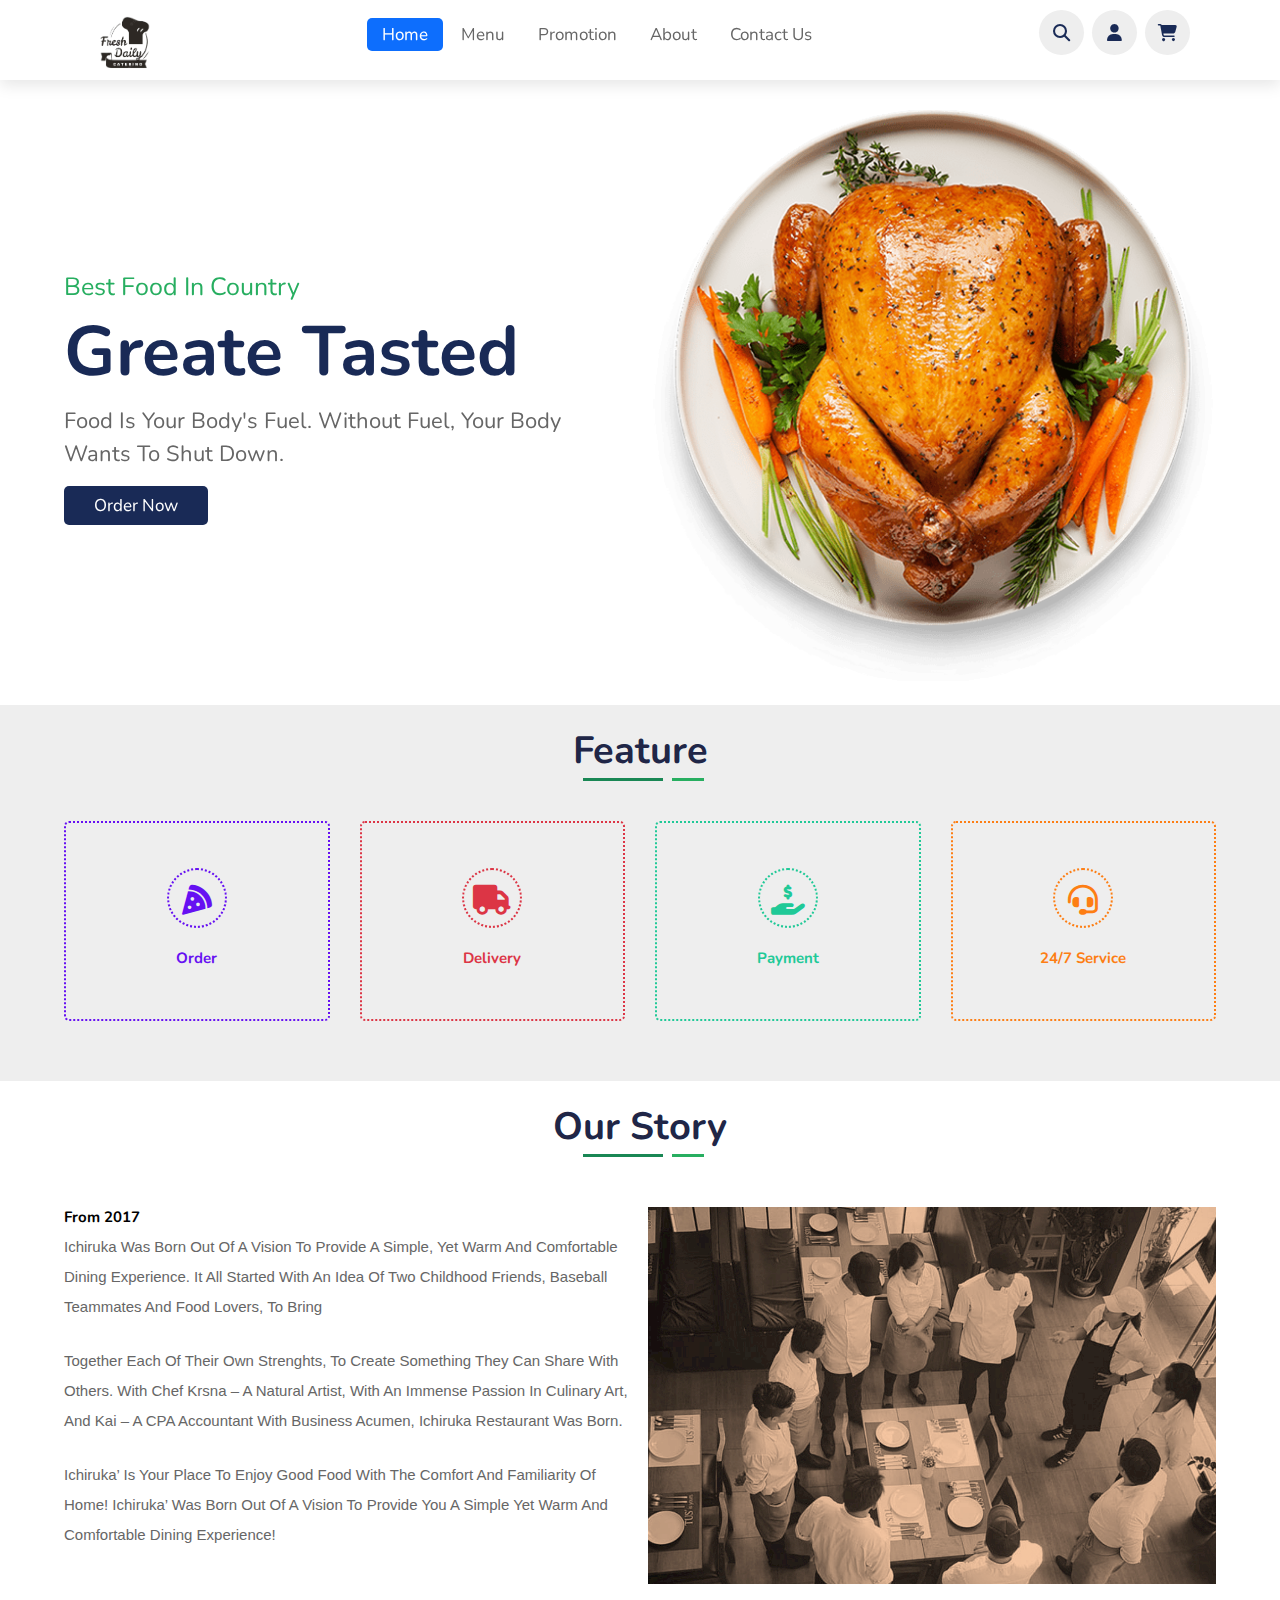
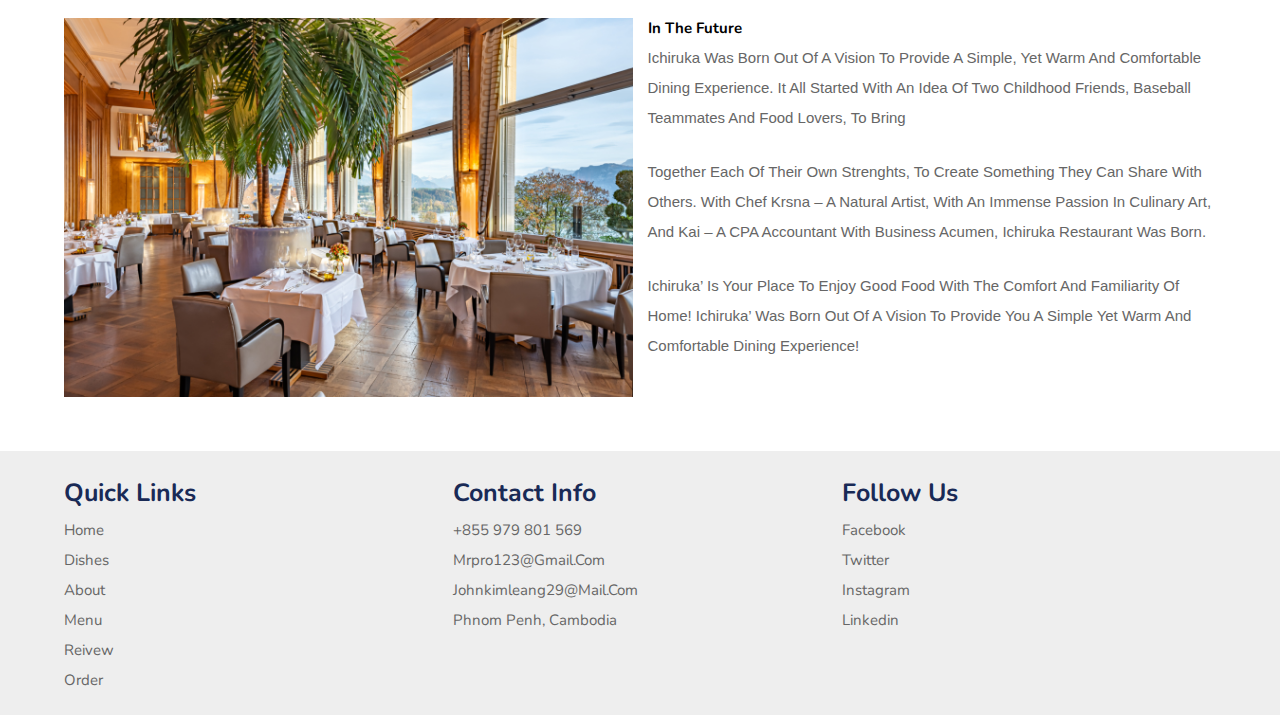
==== index.html @ 2b5c534f "Project commit" ====
<!DOCTYPE html>
<html lang="en">

<head>
    <meta charset="UTF-8">
    <meta http-equiv="X-UA-Compatible" content="IE=edge">
    <meta name="viewport" content="width=device-width, initial-scale=1.0">
    <title>Web Application</title>

    <link rel="icon" href="images/food-logo.png">

    <link rel="stylesheet" href="https://unpkg.com/swiper/swiper-bundle.min.css" />

    <!-- font awesome cdn link  -->
    <link rel="stylesheet" href="https://cdnjs.cloudflare.com/ajax/libs/font-awesome/5.15.3/css/all.min.css">
    <link rel="stylesheet" href="https://cdnjs.cloudflare.com/ajax/libs/font-awesome/6.2.1/css/all.min.css">
    <!-- custom css file link  -->
    <link rel="stylesheet" href="css/style.css">


</head>

<body>

    <header>

        <a href="#" class="logo"><img src="images/food-logo.png" alt=""></a>

        <nav class="navbar">
            <a class="active" href="#home">home</a>
            <a href="/Menu.html">menu</a>
            <a href="/Dishes.html">Promotion</a>
            <a href="/About.html">about</a>
            <a href="/Contact.html">Contact Us</a>
        </nav>

        <div class="icons">
            <i class="fas fa-bars" id="menu-bars"></i>
            <i class="fas fa-search" id="search-icon"></i>
            <a href="/Login.html" class="fas fa-user"></a>
            <a href="/AddToCart.html" class="fas fa-shopping-cart"></a>
        </div>

    </header>

    <!-- search form  -->

    <form action="" id="search-form">
        <input type="search" placeholder="search here..." name="" id="search-box">
        <label for="search-box" class="fas fa-search"></label>
        <i class="fas fa-times" id="close"></i>
    </form>

    <!-- home section starts  -->

    <section class="home" id="home">

        <div class="swiper-container home-slider">

            <div class="swiper-wrapper wrapper">

                <div class="swiper-slide slide">
                    <div class="content">
                        <span>Best Food in Country</span>
                        <h3>
                            Greate Tasted
                        </h3>
                        <p>Food is your body's fuel. Without fuel, your body wants to shut down.</p>
                        <a href="/Menu.html" class="btn">order now</a>
                    </div>
                    <div class="image">
                        <img src="images/home-img-2.png" alt="">
                    </div>
                </div>

            </div>

            <div class="swiper-pagination"></div>

    </section>


    <!-- home section ends -->

    <!-- dishes section starts  -->


    <section class=" feature">
        <h3>feature</h3>

        <div class="item">
            <div class="main-item1 ">
                <i class="fa-solid fa-pizza-slice"></i>
                <h4>Order</h4>
            </div>
            <div class="main-item2">
                <i class="fa-solid fa-truck"></i>
                <h4>Delivery</h4>
            </div>
            <div class="main-item3">
                <i class="fa-solid fa-hand-holding-dollar"></i>
                <h4>Payment</h4>
            </div>
            <div class="main-item4">
                <i class="fas fa-headset"></i>
                <h4>24/7 service</h4>
            </div>
    </section>

    <section class="story">
        <h3>Our story</h3>

        <div class="row">
            <div class="content">
                <h2>from 2017</h2>
                <p>
                    Ichiruka was born out of a vision to provide a simple, yet warm and comfortable dining experience.
                    It all started with an idea of two childhood friends, baseball teammates and food lovers, to bring
                </p><br>
                <p>
                    together each of their own strenghts, to create something they can share with others. With Chef
                    Krsna – a natural artist, with an immense passion in culinary art, and Kai – a CPA accountant with
                    business acumen, Ichiruka Restaurant was born.
                </p><br>
                <p>
                    Ichiruka’ is your place to enjoy good food with the comfort and familiarity of home! Ichiruka’ was
                    born out of a vision to provide you a simple yet warm and comfortable dining experience!
                </p>
            </div>
            <div class="image">
                <img src="images/stroy1.png" alt="">
            </div>

        </div>
        <div class="row">
            <div class="image">
                <img src="images/story2.jpg" alt="">
            </div>
            <div class="content">
                <h2>In the future</h2>
                <p>
                    Ichiruka was born out of a vision to provide a simple, yet warm and comfortable dining experience.
                    It all started with an idea of two childhood friends, baseball teammates and food lovers, to bring
                </p><br>
                <p>
                    together each of their own strenghts, to create something they can share with others. With Chef
                    Krsna – a natural artist, with an immense passion in culinary art, and Kai – a CPA accountant with
                    business acumen, Ichiruka Restaurant was born.
                </p><br>
                <p>
                    Ichiruka’ is your place to enjoy good food with the comfort and familiarity of home! Ichiruka’ was
                    born out of a vision to provide you a simple yet warm and comfortable dining experience!
                </p>
            </div>

        </div>

    </section>






    <section class="footer">

        <div class="box-container">

            <div class="box">
                <h3>quick links</h3>
                <a href="#">home</a>
                <a href="#">dishes</a>
                <a href="#">about</a>
                <a href="#">menu</a>
                <a href="#">reivew</a>
                <a href="#">order</a>
            </div>

            <div class="box">
                <h3>contact info</h3>
                <a href="#">+855 979 801 569 </a>
                <a href="#">mrpro123@gmail.com</a>
                <a href="#">johnkimleang29@mail.com</a>
                <a href="#">Phnom Penh, Cambodia </a>
            </div>

            <div class="box">
                <h3>follow us</h3>
                <a href="#">facebook</a>
                <a href="#">twitter</a>
                <a href="#">instagram</a>
                <a href="#">linkedin</a>
            </div>

        </div>



    </section>

    <!-- footer section ends -->

    <!-- loader part  -->
    <!-- <div class="loader-container">
    <img src="images/loader.gif" alt="">
</div> -->
    <script src="https://unpkg.com/swiper/swiper-bundle.min.js"></script>

    <!-- custom js file link  -->
    <script src="js/script.js"></script>

</body>

</html>
---- css/style.css ----
@import url('https://fonts.googleapis.com/css2?family=Nunito:wght@200;300;400;600;700&display=swap');

:root {
    --green: #27ae60;
    --black: #192a56;
    --light-color: #666;
    --box-shadow: 0 .5rem 1.5rem rgba(0, 0, 0, .1);

    --bs-blue: #0d6efd;
    --bs-indigo: #6610f2;
    --bs-purple: #6f42c1;
    --bs-pink: #d63384;
    --bs-red: #dc3545;
    --bs-orange: #fd7e14;
    --bs-yellow: #ffc107;
    --bs-green: #198754;
    --bs-teal: #20c997;
    --bs-cyan: #0dcaf0;
    --bs-white: #fff;
    --bs-gray: #6c757d;
    --bs-gray-dark: #343a40;
}

* {
    font-family: 'Nunito', sans-serif;
    margin: 0;
    padding: 0;
    box-sizing: border-box;
    text-decoration: none;
    outline: none;
    border: none;
    text-transform: capitalize;
    transition: all .2s linear;
}

html {
    font-size: 62.5%;
    overflow-x: hidden;
    scroll-padding-top: 5.5rem;
    scroll-behavior: smooth;
}

section {
    padding: 2rem 5%;
}

section:nth-child(even) {
    background: #eee;
}

.sub-heading {
    text-align: center;
    color: var(--bs-indigo);
    font-size: 2rem;
    padding-top: 1rem;
}

.heading {
    text-align: center;
    color: var(--black);
    font-size: 3rem;
    padding-bottom: 2rem;
    text-transform: uppercase;
}

.btn {
    margin-top: 1rem;
    display: inline-block;
    font-size: 1.7rem;
    color: #fff;
    background: var(--black);
    border-radius: .5rem;
    cursor: pointer;
    padding: .8rem 3rem;
}

.btn:hover {
    background: var(--bs-indigo);
    letter-spacing: .1rem;
}

header {
    position: fixed;
    top: 0;
    left: 0;
    right: 0;
    background: #fff;
    padding: 1rem 7%;
    display: flex;
    /* align-items: center; */
    justify-content: space-between;
    z-index: 1000;
    box-shadow: var(--box-shadow);
    height: 8rem;
    line-height: 5rem;
}

header .logo {
    width: 7rem;

}

header .logo img {
    width: 100%;
    height: 70px;

}

header .navbar {
    justify-content: space-around;
}

header .navbar a {
    font-size: 1.7rem;
    border-radius: .5rem;
    padding: .5rem 1.5rem;
    color: var(--light-color);
}

header .navbar a.active,
header .navbar a:hover {
    color: #fff;
    background: var(--bs-blue);
}

header .icons i,
header .icons a {
    cursor: pointer;
    margin-left: .5rem;
    height: 4.5rem;
    line-height: 4.5rem;
    width: 4.5rem;
    text-align: center;
    font-size: 1.7rem;
    color: var(--black);
    border-radius: 50%;
    background: #eee;
}

header .icons i:hover,
header .icons a:hover {
    color: #fff;
    background: var(--bs-blue);
    /* transform: rotate(360deg); */
}

header .icons #menu-bars {
    display: none;
}

#search-form {
    position: fixed;
    top: -110%;
    left: 0;
    height: 100%;
    width: 100%;
    z-index: 1004;
    background: rgba(0, 0, 0, .8);
    display: flex;
    align-items: center;
    justify-content: center;
    padding: 0 1rem;
}

#search-form.active {
    top: 0;
}

#search-form #search-box {
    width: 50rem;
    border-bottom: .1rem solid #fff;
    padding: 1rem 0;
    color: #fff;
    font-size: 3rem;
    text-transform: none;
    background: none;
}

#search-form #search-box::placeholder {
    color: #eee;
}

#search-form #search-box::-webkit-search-cancel-button {
    -webkit-appearance: none;
}

#search-form label {
    color: #fff;
    cursor: pointer;
    font-size: 3rem;
}

#search-form label:hover {
    color: var(--green);
}

#search-form #close {
    position: absolute;
    color: #fff;
    cursor: pointer;
    top: 2rem;
    right: 3rem;
    font-size: 5rem;
}

.home .home-slider .slide {
    display: flex;
    align-items: center;
    flex-wrap: wrap;
    gap: 2rem;
    padding-top: 9rem;
}

.home .home-slider .slide .content {
    flex: 1 1 45rem;
}

.home .home-slider .slide .image {
    flex: 1 1 45rem;
}

.home .home-slider .slide .image img {
    width: 100%;
}

.home .home-slider .slide .content span {
    color: var(--green);
    font-size: 2.5rem;
}

.home .home-slider .slide .content h3 {
    color: var(--black);
    font-size: 7rem;
}

.home .home-slider .slide .content p {
    color: var(--light-color);
    font-size: 2.2rem;
    padding: .5rem 0;
    line-height: 1.5;
}

.swiper-pagination-bullet-active {
    background: var(--bs-blue);
}




.feature .item {
    display: grid;
    grid-template-columns: repeat(auto-fit, minmax(24rem, 1fr));
    gap: 3rem;
    margin: 4rem 0;
    justify-content: space-between;
    transition: all 0.7;
}

.feature h3 {
    text-align: center;
    font-size: 38px;
    color: #202647;
    padding-bottom: 5px;
    position: relative;
}

.feature h3::before {
    position: absolute;
    content: "";
    height: 3px;
    width: 80px;
    background-color: var(--bs-green);
    bottom: 0;
    left: 0;
    right: 35px;
    margin: auto;
}

.feature h3::after {
    position: absolute;
    content: "";
    height: 3px;
    width: 32px;
    background-color: var(--green);
    bottom: 0;
    margin: 0 auto;
    left: 95px;
    right: 0;
}

.feature .item .main-item1 {
    position: relative;
    padding: 2.5rem;
    color: var(--bs-indigo);
    border: 2px dotted var(--bs-indigo);
    border-radius: 5px;
    text-align: center;
    height: 20rem;
    cursor: pointer;

}

.feature .item .main-item1 i {
    font-size: 3rem;
    width: 6rem;
    height: 6rem;
    line-height: 6rem;
    border: 2px dotted var(--bs-indigo);
    border-radius: 50px;
    margin: 2rem 0;

}

.feature .item .main-item1 h4 {
    font-size: 1.5rem;
}

.feature .item .main-item1:hover {
    background-color: var(--bs-indigo);
    color: #fff;
}

.feature .item .main-item1:hover i {
    border: 2px dotted #fff;
    transform: rotate(360deg);
    color: #fff;
}


.feature .item .main-item2 {
    position: relative;
    padding: 2.5rem;
    color: var(--bs-red);
    border: 2px dotted var(--bs-red);
    border-radius: 5px;
    text-align: center;
    height: 20rem;
    cursor: pointer;

}

.feature .item .main-item2 i {
    font-size: 3rem;
    width: 6rem;
    height: 6rem;
    line-height: 6rem;
    border: 2px dotted var(--bs-red);
    border-radius: 50px;
    margin: 2rem 0;

}

.feature .item .main-item2 h4 {
    font-size: 1.5rem;
}

.feature .item .main-item2:hover {
    background-color: var(--bs-red);
    color: #fff;

}

.feature .item .main-item2:hover i {
    border: 2px dotted #fff;
    transform: rotate(360deg);
    color: #fff;
}

.feature .item .main-item3 {
    position: relative;
    padding: 2.5rem;
    color: var(--bs-teal);
    border: 2px dotted var(--bs-teal);
    border-radius: 5px;
    text-align: center;
    height: 20rem;
    cursor: pointer;

}

.feature .item .main-item3 i {
    font-size: 3rem;
    width: 6rem;
    height: 6rem;
    line-height: 6rem;
    border: 2px dotted var(--bs-teal);
    border-radius: 50px;
    margin: 2rem 0;

}

.feature .item .main-item3 h4 {
    font-size: 1.5rem;
}

.feature .item .main-item3:hover {
    background-color: var(--bs-teal);
    color: #fff;
}

.feature .item .main-item3:hover i {
    border: 2px dotted #fff;
    transform: rotate(360deg);
    color: #fff;
}

.feature .item .main-item4 {
    position: relative;
    padding: 2.5rem;
    color: var(--bs-orange);
    border: 2px dotted var(--bs-orange);
    border-radius: 5px;
    text-align: center;
    height: 20rem;
    cursor: pointer;
    transition: 1s box-shadow;

}

.feature .item .main-item4 i {
    font-size: 3rem;
    width: 6rem;
    height: 6rem;
    line-height: 6rem;
    border: 2px dotted var(--bs-orange);
    border-radius: 50px;
    margin: 2rem 0;

}

.feature .item .main-item4 h4 {
    font-size: 1.5rem;
}

.feature .item .main-item4:hover {
    background-color: var(--bs-orange);
    color: #fff;
}

.feature .item .main-item4:hover i {
    border: 2px dotted #fff;
    transform: rotate(360deg);
    color: #fff;
}

.story .row {
    display: flex;
    flex-wrap: wrap;
    gap: 1.5rem;
    padding-bottom: 3rem;
}

.story .row .image {
    flex: 1 1 45rem;
}

.story .row .image img {
    width: 100%;
}

.story .row .content {
    flex: 1 1 45rem;
}

.story .row .content p {
    color: var(--light-color);
    font-size: 1.5rem;
    font-family: sans-serif;
    padding: .5rem 0;
    line-height: 2;
}

.strory .row .content h2 {
    color: var(--black);
    font-size: 4rem;
    padding: .5rem 0;
}

.story h3 {
    text-align: center;
    font-size: 38px;
    color: #202647;
    padding-bottom: 5px;
    position: relative;
    margin-bottom: 5rem;
}

.story h3::before {
    position: absolute;
    content: "";
    height: 3px;
    width: 80px;
    background-color: var(--bs-green);
    bottom: 0;
    left: 0;
    right: 35px;
    margin: auto;
}

.story h3::after {
    position: absolute;
    content: "";
    height: 3px;
    width: 32px;
    background-color: var(--green);
    bottom: 0;
    margin: 0 auto;
    left: 95px;
    right: 0;
}



.dishes .box-container {
    display: grid;
    grid-template-columns: repeat(auto-fit, minmax(24rem, 1fr));
    gap: 1.5rem;
}

.dishes .box-container .box {
    padding: 2.5rem;
    background: #fff;
    border-radius: .5rem;
    border: .1rem solid rgba(0, 0, 0, .2);
    box-shadow: var(--box-shadow);
    position: relative;
    overflow: hidden;
    text-align: center;
    cursor: pointer;
}

.dishes .box-container .box img {
    height: 17rem;
    margin: 1rem 0;
}

.dishes .box-container .box h3 {
    color: var(--black);
    font-size: 2.5rem;
    text-align: left;
}

.dishes .box-container .box .stars {
    padding: 1rem 0;
    text-align: left;
}

.dishes .box-container .box .stars i {
    font-size: 1.7rem;
    color: var(--green);
}

.dishes .box-container .box span {
    color: var(--bs-red);
    font-weight: bolder;
    font-size: 2.0rem;
    float: left;
    text-decoration: line-through;
}

.dishes .box-container .box h2 {
    color: var(--green);
    font-weight: bolder;
    font-size: 2.0rem;
    margin-right: 2rem;

}

.dishes .box-container .box .btn2 {
    width: 60px;
    height: 30px;
    background-color: var(--bs-red);
    color: #fff;
    font-family: 'Lucida Sans', 'Lucida Sans Regular', 'Lucida Grande', 'Lucida Sans Unicode', Geneva, Verdana, sans-serif;
    /* border: 1px dotted var(--bs-indigo); */
    position: absolute;
    left: 0px;
    top: 0px;
    clip-path: polygon(75% 0%, 100% 50%, 75% 100%, 0% 100%, 25% 50%, 0% 0%);
    box-shadow: var(--box-shadow);
    border-radius: 10%;

}

.dishes .box-container .box img:hover {
    transform: scale(1.1);

}

.dishes .box-container .box:hover span {
    transform: rotate(5deg);
}


.about .row {
    display: flex;
    flex-wrap: wrap;
    gap: 1.5rem;

}

.about .row .image {
    flex: 1 1 45rem;
}

.about .row .image img {
    width: 100%;
}

.about .row .content {
    flex: 1 1 45rem;
}

.about .row .content h3 {
    color: var(--black);
    font-size: 4rem;
    padding: .5rem 0;
}

.about .row .content p {
    color: var(--light-color);
    font-size: 1.5rem;
    padding: .5rem 0;
    line-height: 2;
}



.menu .box-container {
    display: grid;
    grid-template-columns: repeat(auto-fit, minmax(24rem, 1fr));
    gap: .5rem;
}

.menu .box-container .box {
    background: #fff;
    border: .1rem solid rgba(0, 0, 0, .2);
    border-radius: .5rem;
    box-shadow: var(--box-shadow);
    cursor: pointer;
}

.menu .box-container .box .image {
    height: 25rem;
    width: 100%;
    padding: 1.5rem;
    overflow: hidden;
    position: relative;
}

.menu .box-container .box .image img {
    height: 100%;
    width: 100%;
    border-radius: .5rem;
    object-fit: cover;
}


.menu .box-container .box .image .fa-heart:hover {
    background-color: var(--green);
    color: #fff;
}

.menu .box-container .box .content {
    padding: 2rem;
    padding-top: 0;
}

.menu .box-container .box .content .stars {
    padding-bottom: 1rem;
}

.menu .box-container .box .content .stars i {
    font-size: 1.7rem;
    color: var(--green);
}

.menu .box-container .box .content h3 {
    color: var(--black);
    font-size: 2.5rem;
}

.menu .box-container .box .content p {
    color: var(--light-color);
    font-size: 1.6rem;
    padding: .5rem 0;
    line-height: 1.5;
}

.menu .box-container .box .content .price {
    color: var(--green);
    margin-left: 1rem;
    font-size: 2.5rem;
}

.menu .box-container .box img:hover {
    transform: scale(1.1);

}

/* .review .slide{
    padding:2rem;
    box-shadow:var(--box-shadow);
    border:.1rem solid rgba(0,0,0,.2);
    border-radius: .5rem;
    position: relative;    
}

.review .slide .fa-quote-right{
    position: absolute;
    top:2rem; right:2rem;
    font-size: 6rem;
    color:#ccc;
}

.review .slide .user{
    display: flex;
    gap:1.5rem;
    align-items: center;
    padding-bottom: 1.5rem;
}

.review .slide .user img{
    height: 7rem;
    width: 7rem;
    border-radius: 50%;
    object-fit: cover;
}

.review .slide .user h3{
    color:var(--black);
    font-size: 2rem;
    padding-bottom: .5rem;
}

.review .slide .user i{
    font-size: 1.3rem;
    color:var(--green);
}

.review .slide p{
    font-size: 1.5rem;
    line-height: 1.8;
    color:var(--light-color);
} */

.order form {
    max-width: 90rem;
    border-radius: .5rem;
    box-shadow: var(--box-shadow);
    border: .1rem solid rgba(0, 0, 0, .2);
    background: #fff;
    padding: 1.5rem;
    margin: 0 auto;
}

.order form .inputBox {
    display: flex;
    flex-wrap: wrap;
    justify-content: space-between;
}

.order form .inputBox .input {
    width: 49%;
}

.order form .inputBox .input span {
    display: block;
    padding: .5rem 0;
    font-size: 1.5rem;
    color: var(--light-color);
}

.order form .inputBox .input input,
.order form .inputBox .input textarea {
    background: #eee;
    border-radius: .5rem;
    padding: 1rem;
    font-size: 1.6rem;
    color: var(--black);
    text-transform: none;
    margin-bottom: 1rem;
    width: 100%;
}

.order form .inputBox .input input:focus,
.order form .inputBox .input textarea:focus {
    border: .1rem solid var(--green);
}

.order form .inputBox .input textarea {
    height: 20rem;
    resize: none;
}

.order form .btn {
    margin-top: 0;
}

.footer .box-container {
    display: grid;
    grid-template-columns: repeat(auto-fit, minmax(25rem, 1fr));
    gap: 1.5rem;
}

.footer .box-container .box h3 {
    padding: .5rem 0;
    font-size: 2.5rem;
    color: var(--black);
}

.footer .box-container .box a {
    display: block;
    padding: .5rem 0;
    font-size: 1.5rem;
    color: var(--light-color);
}

.footer .box-container .box a:hover {
    color: var(--green);
    text-decoration: underline;
}

.footer .credit {
    text-align: center;
    border-top: .1rem solid rgba(0, 0, 0, .1);
    font-size: 2rem;
    color: var(--black);
    padding: .5rem;
    padding-top: 1.5rem;
    margin-top: 1.5rem;
}

.footer .credit span {
    color: var(--green);
}

.loader-container {
    position: fixed;
    top: 0;
    left: 0;
    height: 100%;
    width: 100%;
    z-index: 10000;
    background: #fff;
    display: flex;
    align-items: center;
    justify-content: center;
    overflow: hidden;
}

.loader-container img {
    width: 35rem;
}

.loader-container.fade-out {
    top: -110%;
    opacity: 0;
}













/* media queries  */

@media (max-width:991px) {

    html {
        font-size: 55%;
    }

    header {
        padding: 1rem 2rem;
        margin: 0%;

    }

    section {
        padding: 2rem;
    }

    header .navbar {
        text-align: center;
        margin: 0;
    }



}

@media (max-width:768px) {

    header .icons #menu-bars {
        display: inline-block;
    }

    header .navbar {
        position: absolute;
        top: 100%;
        left: 0;
        right: 0;
        background: #fff;
        border-top: .1rem solid rgba(0, 0, 0, .2);
        border-bottom: .1rem solid rgba(0, 0, 0, .2);
        padding: 1rem;
        text-align: center;
        margin: 0;
        clip-path: polygon(0 0, 100% 0, 100% 0, 0 0);
    }

    header .navbar.active {
        clip-path: polygon(0 0, 100% 0, 100% 100%, 0% 100%);
    }

    header .navbar a {
        display: block;
        padding: 1.5rem;
        margin: 1rem;
        font-size: 2rem;
        background: #eee;
    }

    #search-form #search-box {
        width: 90%;
        margin: 0 1rem;
    }

    .home .home-slider .slide .content h3 {
        font-size: 5rem;
    }


}

@media (max-width:450px) {

    html {
        font-size: 50%;
    }

    .dishes .box-container .box img {
        height: auto;
        width: 100%;
    }

    .order form .inputBox .input {
        width: 100%;
    }

}
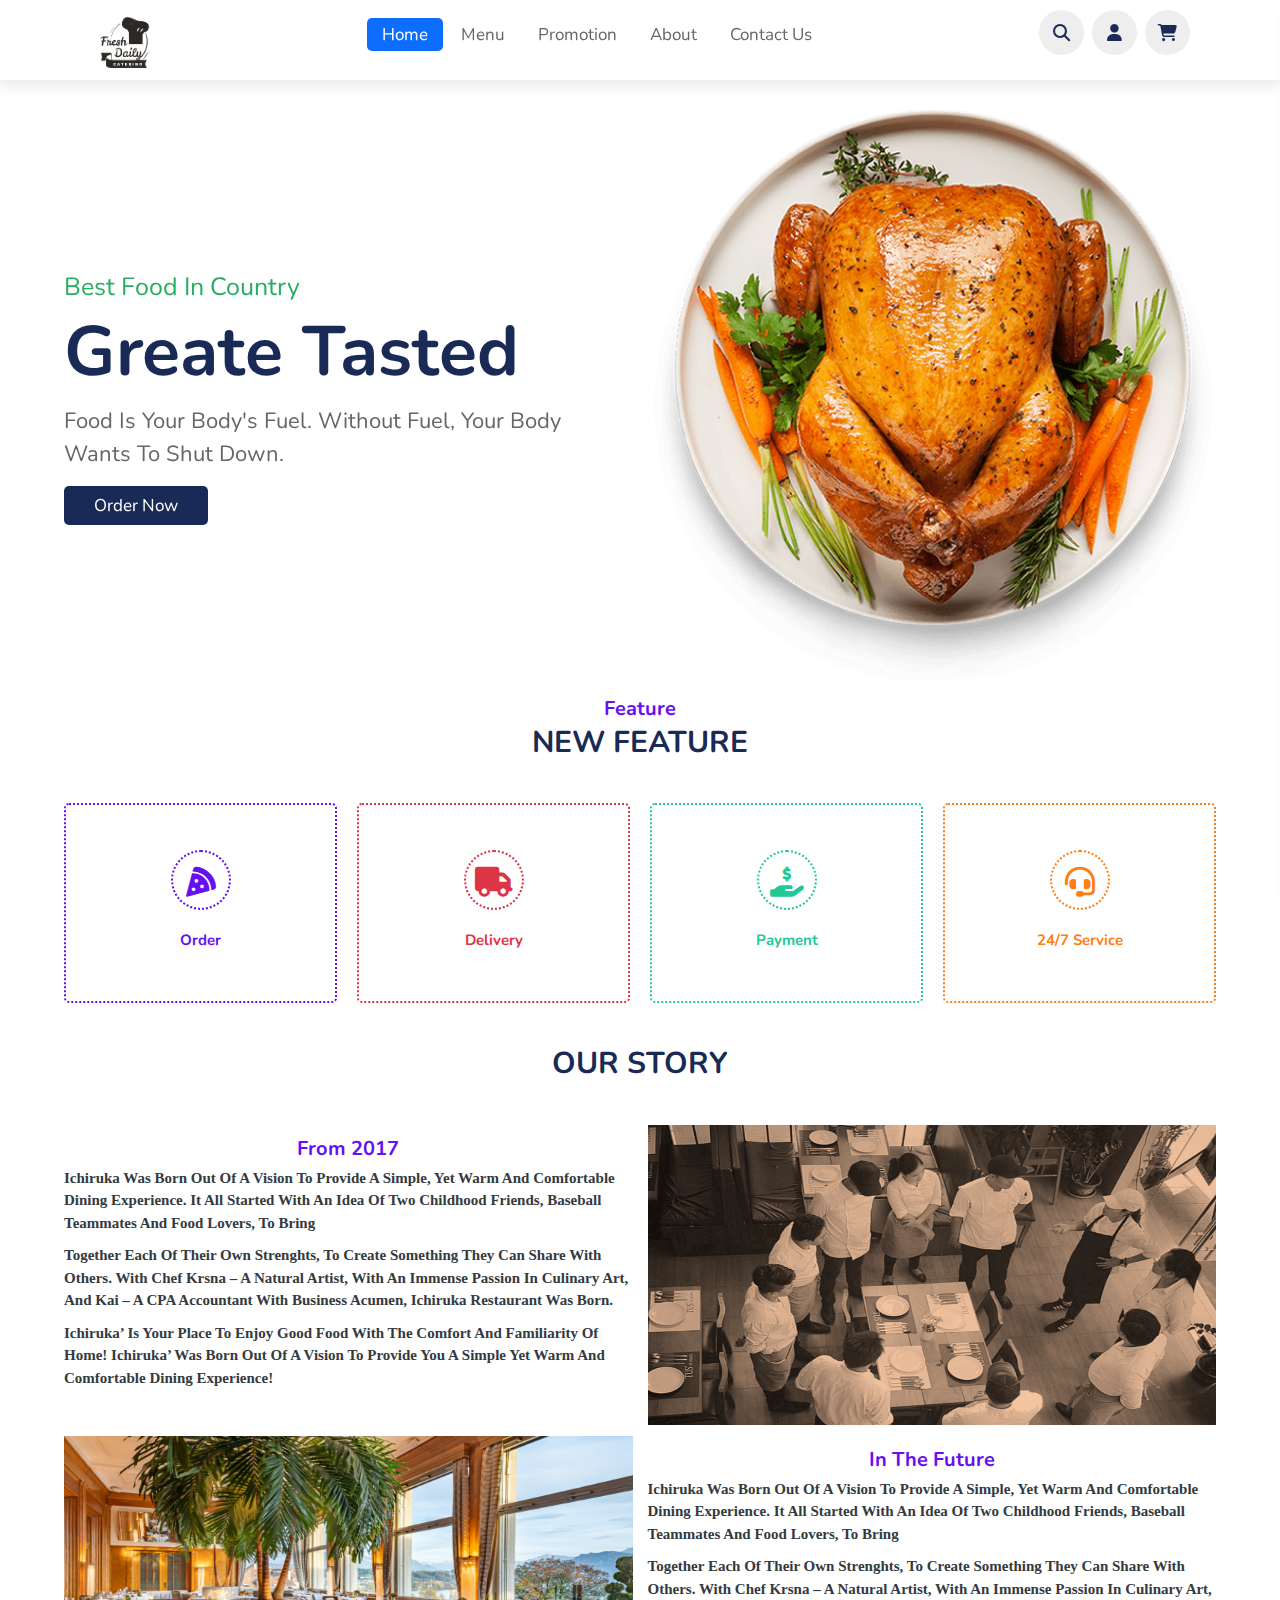
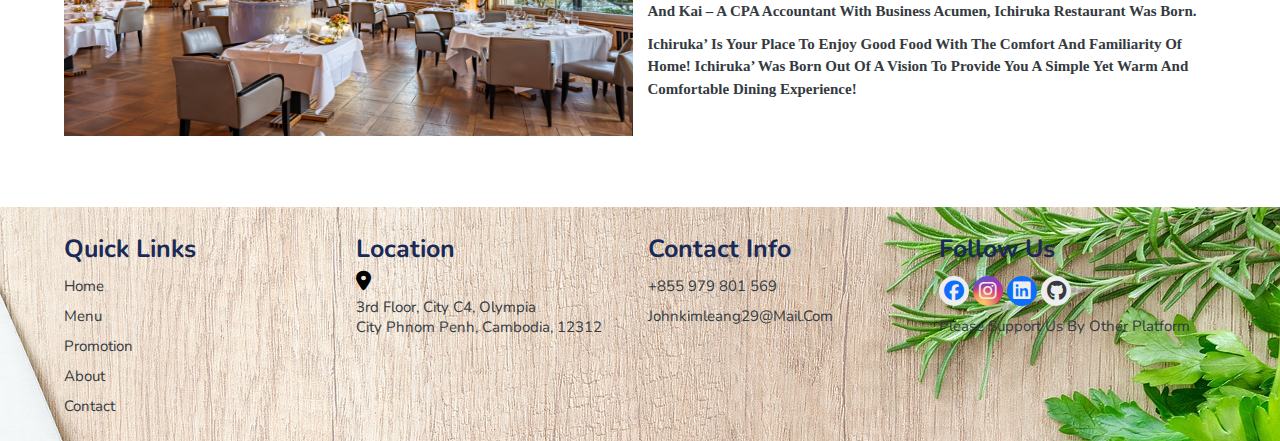
==== commit bad39c54: "new update" ====
--- a/index.html
+++ b/index.html
@@ -5,7 +5,7 @@
     <meta charset="UTF-8">
     <meta http-equiv="X-UA-Compatible" content="IE=edge">
     <meta name="viewport" content="width=device-width, initial-scale=1.0">
-    <title>Web Application</title>
+    <title>FreshDaily Restaurant</title>
 
     <link rel="icon" href="images/food-logo.png">
 
@@ -13,16 +13,18 @@
 
     <!-- font awesome cdn link  -->
     <link rel="stylesheet" href="https://cdnjs.cloudflare.com/ajax/libs/font-awesome/5.15.3/css/all.min.css">
-    <link rel="stylesheet" href="https://cdnjs.cloudflare.com/ajax/libs/font-awesome/6.2.1/css/all.min.css">
+    <link rel="stylesheet" href="https://cdnjs.cloudflare.com/ajax/libs/font-awesome/6.3.0/css/all.min.css">
     <!-- custom css file link  -->
     <link rel="stylesheet" href="css/style.css">
+    <link rel="stylesheet" href="css/Login.css">
+    <link rel="stylesheet" href="css/addToCart.css">
 
 
 </head>
 
 <body>
 
-    <header>
+    <header> 
 
         <a href="#" class="logo"><img src="images/food-logo.png" alt=""></a>
 
@@ -38,8 +40,34 @@
             <i class="fas fa-bars" id="menu-bars"></i>
             <i class="fas fa-search" id="search-icon"></i>
             <a href="/Login.html" class="fas fa-user"></a>
-            <a href="/AddToCart.html" class="fas fa-shopping-cart"></a>
-        </div>
+            <i class="fas fa-shopping-cart" id="cart-icon"></i>
+        </div>
+
+         <!-- add to cart -->
+        <div class="cart">
+            <i class="fa-regular fa-circle-xmark" id="close-icon"></i>
+            <h3>Your cart</h3>
+            <div class="cart-box">
+                <div class="image">
+                    <img src="images/menu-14.jpg" alt="">
+                </div>
+                <div class="cart-text">
+                    <span>Beef Steak</span>
+                    <p>Price $12.99</p>
+                    <input type="number" value="1" class="cart-qty">
+                </div>
+                <div class="cart-remove">
+                    <i class="fa-solid fa-trash"></i>
+                </div>
+                <div class="total">
+                    <span>Total:</span>
+                    <span>$0</span>
+                </div>
+                <button type="button" class="buy-btn">Buy now</button>
+            </div>
+    
+        </div>
+    
 
     </header>
 
@@ -50,6 +78,7 @@
         <label for="search-box" class="fas fa-search"></label>
         <i class="fas fa-times" id="close"></i>
     </form>
+
 
     <!-- home section starts  -->
 
@@ -75,139 +104,146 @@
 
             </div>
 
-            <div class="swiper-pagination"></div>
-
+           <div class="swiper-pagination"></div>
+
+<!-- feature part -->
+        <div class=" feature">
+            <h3 class="sub-heading">Feature</h3>
+            <h1 class="heading">New feature</h>
+    
+            <div class="item">
+                <div class="main-item1 ">
+                    <i class="fa-solid fa-pizza-slice"></i>
+                    <h4>Order</h4>
+                </div>
+                <div class="main-item2">
+                    <i class="fa-solid fa-truck"></i>
+                    <h4>Delivery</h4>
+                </div>
+                <div class="main-item3">
+                    <i class="fa-solid fa-hand-holding-dollar"></i>
+                    <h4>Payment</h4>
+                </div>
+                <div class="main-item4">
+                    <i class="fas fa-headset"></i>
+                    <h4>24/7 service</h4>
+                </div>
+        </div>
+
+
+<!-- Story part -->
+        <div class="story">
+            <h1 class="heading">Our story</h><br><br>
+    
+            <div class="row">
+                <div class="content">
+                    <h3 class="sub-heading">from 2017</h3>
+                    <p>
+                        Ichiruka was born out of a vision to provide a simple, yet warm and comfortable dining experience.
+                        It all started with an idea of two childhood friends, baseball teammates and food lovers, to bring
+                    </p>
+                    <p>
+                        together each of their own strenghts, to create something they can share with others. With Chef
+                        Krsna – a natural artist, with an immense passion in culinary art, and Kai – a CPA accountant with
+                        business acumen, Ichiruka Restaurant was born.
+                    </p>
+                    <p>
+                        Ichiruka’ is your place to enjoy good food with the comfort and familiarity of home! Ichiruka’ was
+                        born out of a vision to provide you a simple yet warm and comfortable dining experience!
+                    </p>
+                </div>
+                <div class="image">
+                    <img src="images/stroy1.png" alt="">
+                </div>
+    
+            </div>
+            <div class="row">
+                <div class="image">
+                    <img src="images/story2.jpg" alt="">
+                </div>
+                <div class="content">
+                    <h3 class="sub-heading">In the future</h3>
+                    <p>
+                        Ichiruka was born out of a vision to provide a simple, yet warm and comfortable dining experience.
+                        It all started with an idea of two childhood friends, baseball teammates and food lovers, to bring
+                    </p>
+                    <p>
+                        together each of their own strenghts, to create something they can share with others. With Chef
+                        Krsna – a natural artist, with an immense passion in culinary art, and Kai – a CPA accountant with
+                        business acumen, Ichiruka Restaurant was born.
+                    </p>
+                    <p>
+                        Ichiruka’ is your place to enjoy good food with the comfort and familiarity of home! Ichiruka’ was
+                        born out of a vision to provide you a simple yet warm and comfortable dining experience!
+                    </p>
+                </div>
+    
+            </div>
+    
+        </div>
     </section>
 
 
     <!-- home section ends -->
 
-    <!-- dishes section starts  -->
-
-
-    <section class=" feature">
-        <h3>feature</h3>
-
-        <div class="item">
-            <div class="main-item1 ">
-                <i class="fa-solid fa-pizza-slice"></i>
-                <h4>Order</h4>
-            </div>
-            <div class="main-item2">
-                <i class="fa-solid fa-truck"></i>
-                <h4>Delivery</h4>
-            </div>
-            <div class="main-item3">
-                <i class="fa-solid fa-hand-holding-dollar"></i>
-                <h4>Payment</h4>
-            </div>
-            <div class="main-item4">
-                <i class="fas fa-headset"></i>
-                <h4>24/7 service</h4>
-            </div>
-    </section>
-
-    <section class="story">
-        <h3>Our story</h3>
-
-        <div class="row">
-            <div class="content">
-                <h2>from 2017</h2>
-                <p>
-                    Ichiruka was born out of a vision to provide a simple, yet warm and comfortable dining experience.
-                    It all started with an idea of two childhood friends, baseball teammates and food lovers, to bring
-                </p><br>
-                <p>
-                    together each of their own strenghts, to create something they can share with others. With Chef
-                    Krsna – a natural artist, with an immense passion in culinary art, and Kai – a CPA accountant with
-                    business acumen, Ichiruka Restaurant was born.
-                </p><br>
-                <p>
-                    Ichiruka’ is your place to enjoy good food with the comfort and familiarity of home! Ichiruka’ was
-                    born out of a vision to provide you a simple yet warm and comfortable dining experience!
-                </p>
-            </div>
-            <div class="image">
-                <img src="images/stroy1.png" alt="">
-            </div>
-
-        </div>
-        <div class="row">
-            <div class="image">
-                <img src="images/story2.jpg" alt="">
-            </div>
-            <div class="content">
-                <h2>In the future</h2>
-                <p>
-                    Ichiruka was born out of a vision to provide a simple, yet warm and comfortable dining experience.
-                    It all started with an idea of two childhood friends, baseball teammates and food lovers, to bring
-                </p><br>
-                <p>
-                    together each of their own strenghts, to create something they can share with others. With Chef
-                    Krsna – a natural artist, with an immense passion in culinary art, and Kai – a CPA accountant with
-                    business acumen, Ichiruka Restaurant was born.
-                </p><br>
-                <p>
-                    Ichiruka’ is your place to enjoy good food with the comfort and familiarity of home! Ichiruka’ was
-                    born out of a vision to provide you a simple yet warm and comfortable dining experience!
-                </p>
-            </div>
-
-        </div>
-
-    </section>
-
-
-
-
-
-
-    <section class="footer">
+
+
+    <div class="footer">
 
         <div class="box-container">
 
             <div class="box">
                 <h3>quick links</h3>
                 <a href="#">home</a>
-                <a href="#">dishes</a>
+                <a href="#">menu</a>
+                <a href="#">promotion</a>
                 <a href="#">about</a>
-                <a href="#">menu</a>
-                <a href="#">reivew</a>
-                <a href="#">order</a>
+                <a href="#">Contact</a>
+            </div>
+
+            <div class="box">
+                <h3>Location</h3>
+                <i class="fa-solid fa-location-dot"></i>
+                <a href="#">3rd Floor, City C4, Olympia 
+                   <br> City Phnom Penh, Cambodia, 12312
+                </a>
             </div>
 
             <div class="box">
                 <h3>contact info</h3>
                 <a href="#">+855 979 801 569 </a>
-                <a href="#">mrpro123@gmail.com</a>
                 <a href="#">johnkimleang29@mail.com</a>
-                <a href="#">Phnom Penh, Cambodia </a>
             </div>
 
             <div class="box">
                 <h3>follow us</h3>
-                <a href="#">facebook</a>
-                <a href="#">twitter</a>
-                <a href="#">instagram</a>
-                <a href="#">linkedin</a>
-            </div>
-
-        </div>
-
-
-
-    </section>
+                <a href="https://github.com/Kimleang7">
+                    <i class="fa-brands fa-facebook"></i>
+                    <i class="fa-brands fa-instagram"></i>
+                    <i class="fa-brands fa-linkedin"></i>
+                    <i class="fa-brands fa-github"></i>
+                </a>
+                <a href="#">Please support us by other platform</a>
+            </div>
+        </div>
+        <!-- <div class="credit">
+            <p>Develop by: JK Leang</p>
+        </div> -->
+    </div>
+
 
     <!-- footer section ends -->
 
     <!-- loader part  -->
     <!-- <div class="loader-container">
-    <img src="images/loader.gif" alt="">
-</div> -->
-    <script src="https://unpkg.com/swiper/swiper-bundle.min.js"></script>
+        <img src="images/loader2.gif" alt="">
+    </div> -->
+
 
     <!-- custom js file link  -->
     <script src="js/script.js"></script>
+    <script src="js/Login.js"></script>
+    <script src="js/addToCard.js"></script>
 
 </body>
 
--- a/css/style.css
+++ b/css/style.css
@@ -87,7 +87,6 @@
     background: #fff;
     padding: 1rem 7%;
     display: flex;
-    /* align-items: center; */
     justify-content: space-between;
     z-index: 1000;
     box-shadow: var(--box-shadow);
@@ -141,7 +140,6 @@
 header .icons a:hover {
     color: #fff;
     background: var(--bs-blue);
-    /* transform: rotate(360deg); */
 }
 
 header .icons #menu-bars {
@@ -221,6 +219,7 @@
 
 .home .home-slider .slide .image img {
     width: 100%;
+    /* height: 50rem; */
 }
 
 .home .home-slider .slide .content span {
@@ -248,47 +247,22 @@
 
 
 .feature .item {
-    display: grid;
+    /* display: grid;
     grid-template-columns: repeat(auto-fit, minmax(24rem, 1fr));
-    gap: 3rem;
+    gap: 3rem; */
+    display: flex;
+    align-items: center;
+    flex-wrap: wrap;
+    gap: 2rem;
     margin: 4rem 0;
     justify-content: space-between;
     transition: all 0.7;
-}
-
-.feature h3 {
-    text-align: center;
-    font-size: 38px;
-    color: #202647;
-    padding-bottom: 5px;
-    position: relative;
-}
-
-.feature h3::before {
-    position: absolute;
-    content: "";
-    height: 3px;
-    width: 80px;
-    background-color: var(--bs-green);
-    bottom: 0;
-    left: 0;
-    right: 35px;
-    margin: auto;
-}
-
-.feature h3::after {
-    position: absolute;
-    content: "";
-    height: 3px;
-    width: 32px;
-    background-color: var(--green);
-    bottom: 0;
-    margin: 0 auto;
-    left: 95px;
-    right: 0;
-}
+
+}
+
 
 .feature .item .main-item1 {
+    flex: 1 1 22rem;
     position: relative;
     padding: 2.5rem;
     color: var(--bs-indigo);
@@ -297,6 +271,7 @@
     text-align: center;
     height: 20rem;
     cursor: pointer;
+
 
 }
 
@@ -328,6 +303,7 @@
 
 
 .feature .item .main-item2 {
+    flex: 1 1 22rem;
     position: relative;
     padding: 2.5rem;
     color: var(--bs-red);
@@ -367,6 +343,7 @@
 }
 
 .feature .item .main-item3 {
+    flex: 1 1 22rem;
     position: relative;
     padding: 2.5rem;
     color: var(--bs-teal);
@@ -405,6 +382,7 @@
 }
 
 .feature .item .main-item4 {
+    flex: 1 1 22rem;
     position: relative;
     padding: 2.5rem;
     color: var(--bs-orange);
@@ -447,7 +425,6 @@
     display: flex;
     flex-wrap: wrap;
     gap: 1.5rem;
-    padding-bottom: 3rem;
 }
 
 .story .row .image {
@@ -456,6 +433,7 @@
 
 .story .row .image img {
     width: 100%;
+    height: 30rem;
 }
 
 .story .row .content {
@@ -463,54 +441,19 @@
 }
 
 .story .row .content p {
-    color: var(--light-color);
+    color: var(--bs-gray-dark);
     font-size: 1.5rem;
-    font-family: sans-serif;
+    font-family:'Franklin Gothic Medium', 'Arial Narrow';
     padding: .5rem 0;
-    line-height: 2;
-}
-
-.strory .row .content h2 {
-    color: var(--black);
-    font-size: 4rem;
-    padding: .5rem 0;
-}
-
-.story h3 {
-    text-align: center;
-    font-size: 38px;
-    color: #202647;
-    padding-bottom: 5px;
-    position: relative;
-    margin-bottom: 5rem;
-}
-
-.story h3::before {
-    position: absolute;
-    content: "";
-    height: 3px;
-    width: 80px;
-    background-color: var(--bs-green);
-    bottom: 0;
-    left: 0;
-    right: 35px;
-    margin: auto;
-}
-
-.story h3::after {
-    position: absolute;
-    content: "";
-    height: 3px;
-    width: 32px;
-    background-color: var(--green);
-    bottom: 0;
-    margin: 0 auto;
-    left: 95px;
-    right: 0;
-}
-
-
-
+    text-align: left;
+    line-height: 1.5;
+}
+
+
+
+.dishes{
+    margin-top: 8rem;
+}
 .dishes .box-container {
     display: grid;
     grid-template-columns: repeat(auto-fit, minmax(24rem, 1fr));
@@ -592,11 +535,14 @@
 }
 
 
+
+.about{
+    margin-top: 8rem;
+}
 .about .row {
     display: flex;
     flex-wrap: wrap;
     gap: 1.5rem;
-
 }
 
 .about .row .image {
@@ -625,7 +571,9 @@
 }
 
 
-
+.menu{
+    margin-top: 8rem;
+}
 .menu .box-container {
     display: grid;
     grid-template-columns: repeat(auto-fit, minmax(24rem, 1fr));
@@ -743,7 +691,9 @@
     line-height: 1.8;
     color:var(--light-color);
 } */
-
+.order{
+    margin-top: 8rem;
+}
 .order form {
     max-width: 90rem;
     border-radius: .5rem;
@@ -796,11 +746,15 @@
 .order form .btn {
     margin-top: 0;
 }
-
+.footer {
+    
+}
 .footer .box-container {
     display: grid;
     grid-template-columns: repeat(auto-fit, minmax(25rem, 1fr));
     gap: 1.5rem;
+    background-image: url(/images/footer-img-1.jpg);
+    padding:2rem 5%;
 }
 
 .footer .box-container .box h3 {
@@ -813,21 +767,62 @@
     display: block;
     padding: .5rem 0;
     font-size: 1.5rem;
-    color: var(--light-color);
+    color: var(--bs-gray-dark);
+}
+.footer .box-container .box i {
+    font-size: 2rem;
+}
+.footer .box-container .box .fa-facebook {
+    font-size: 2rem;
+    width: 3rem;
+    height: 3rem;
+    line-height: 3rem;
+    border-radius: 50%;
+    text-align: center;
+    background-color:#eee;
+    color:  #0d6efd ;
+}
+.footer .box-container .box .fa-instagram {
+    font-size: 2rem;
+    width: 3rem;
+    height: 3rem;
+    line-height: 3rem;
+    border-radius: 50%;
+    text-align: center;
+    background: radial-gradient(circle farthest-corner at 35% 90%, #fec564, transparent 50%), radial-gradient(circle farthest-corner at 0 140%, #fec564, transparent 50%), radial-gradient(ellipse farthest-corner at 0 -25%, #5258cf, transparent 50%), radial-gradient(ellipse farthest-corner at 20% -50%, #5258cf, transparent 50%), radial-gradient(ellipse farthest-corner at 100% 0, #893dc2, transparent 50%), radial-gradient(ellipse farthest-corner at 60% -20%, #893dc2, transparent 50%), radial-gradient(ellipse farthest-corner at 100% 100%, #d9317a, transparent), linear-gradient(#6559ca, #bc318f 30%, #e33f5f 50%, #f77638 70%, #fec66d 100%);
+    color:#eee ;
+}
+.footer .box-container .box .fa-linkedin {
+    font-size: 2rem;
+    width: 3rem;
+    height: 3rem;
+    line-height: 3rem;
+    border-radius: 50%;
+    text-align: center;
+    background-color:#0d6efd;
+    color: #eee;
+}
+.footer .box-container .box .fa-github {
+    font-size: 2rem;
+    width: 3rem;
+    height: 3rem;
+    line-height: 3rem;
+    border-radius: 50%;
+    text-align: center;
+    background-color:#eee;
+    color:  #343a40 ;
 }
 
 .footer .box-container .box a:hover {
-    color: var(--green);
-    text-decoration: underline;
+    color: var(--bs-blue);
+    /* text-decoration: underline; */
 }
 
 .footer .credit {
     text-align: center;
-    border-top: .1rem solid rgba(0, 0, 0, .1);
     font-size: 2rem;
     color: var(--black);
     padding: .5rem;
-    padding-top: 1.5rem;
     margin-top: 1.5rem;
 }
 
@@ -865,11 +860,6 @@
 
 
 
-
-
-
-
-
 /* media queries  */
 
 @media (max-width:991px) {
@@ -891,6 +881,12 @@
     header .navbar {
         text-align: center;
         margin: 0;
+    }
+    .story .row .content p{
+        font-size: 10px;
+    }
+    .story .row .image img{
+        height: 20rem;
     }
 
 
@@ -955,5 +951,26 @@
     .order form .inputBox .input {
         width: 100%;
     }
+    header .icons {
+        display: flex;
+    }
+    header .icons i{ 
+        margin-top: 20px;
+        width: 40px;
+        line-height: 40px;
+        height: 40px;
+        font-size: 15px;
+    }
+    header .icons a{ 
+        margin-top: 20px;
+        width: 40px;
+        line-height: 40px;
+        height: 40px;
+        font-size: 15px;
+    }
+    header .logo img{
+        width: 60px;
+    }
+
 
 }--- a/css/Login.css
+++ b/css/Login.css
@@ -0,0 +1,110 @@
+form {
+  padding: 5rem 35%;
+  background:#fff;
+  /* opacity: 0.8; */
+}
+
+.form-control{
+  width: 100%;
+  box-shadow: 0 .5rem 1.5rem rgba(0, 0, 0, .1);
+  padding: 1rem 1rem;
+  position: relative;
+  background:#eee;
+}
+ .form-control input[type=text], input[type=password] {
+  width: 100%;
+  padding: 12px 20px;
+  margin: 8px 0;
+  display: inline-block;
+  border: 1px solid #ccc;
+  box-sizing: border-box;
+  border-radius: 5px;
+ 
+}
+.form-control .fa-circle-xmark {
+    float: right;
+}
+.form-control h3{
+  text-align: center;
+  font-size: 2rem;
+}
+.form-control button { 
+  background-color:#0d6efd;
+  color: white;
+  padding: 14px 20px;
+  margin: 8px 0;
+  border: none;
+  cursor: pointer;
+  width: 100%;
+  border-radius: 5px;
+}
+
+button:hover {
+  opacity: 0.8;
+}
+.form-control i{
+  font-size: 1rem;
+}
+.form-control .socail-platform{
+  display: flex;
+  flex-wrap: wrap;
+  gap: 1.5rem;
+  padding: 0.5rem 4rem;
+  text-align: center;
+}
+.icon1{
+  flex: 1 1 4rem;
+  height: 2rem;
+  line-height: 2rem;
+  color: #fff;
+  border-radius: 5px;
+  background-color: #0d6efd;
+}
+.icon2{
+  flex: 1 1 4rem;
+  height: 2rem;
+  line-height: 2rem;
+  color: #fff;
+  border-radius: 5px;
+  background: radial-gradient(circle farthest-corner at 35% 90%, #fec564, transparent 50%), radial-gradient(circle farthest-corner at 0 140%, #fec564, transparent 50%), radial-gradient(ellipse farthest-corner at 0 -25%, #5258cf, transparent 50%), radial-gradient(ellipse farthest-corner at 20% -50%, #5258cf, transparent 50%), radial-gradient(ellipse farthest-corner at 100% 0, #893dc2, transparent 50%), radial-gradient(ellipse farthest-corner at 60% -20%, #893dc2, transparent 50%), radial-gradient(ellipse farthest-corner at 100% 100%, #d9317a, transparent), linear-gradient(#6559ca, #bc318f 30%, #e33f5f 50%, #f77638 70%, #fec66d 100%);
+}
+.form-control .fa-instagram{
+  padding: 0.3rem;
+}
+.form-control .fa-facebook{
+  padding: 0.3rem;
+}
+.form-control p{
+  font-size: 0.9rem;
+  text-align: center;
+  font-family: Georgia, 'Times New Roman', Times, serif;
+}
+.form-control a{
+  text-decoration: none;
+}
+@media (max-width:991px) {
+
+  form{
+    padding: 1rem 4rem;
+  }
+}
+
+@media (max-width:768px) {
+
+  form{
+    padding: 1rem 2rem;
+  }
+}
+@media (max-width:450px) {
+
+  html {
+      font-size: 80%;
+      margin: 0;
+  }
+  form{
+    padding: 1rem 1rem;
+  }
+  .socail-platform{
+    height: fit-content;
+  }
+}--- a/css/addToCart.css
+++ b/css/addToCart.css
@@ -0,0 +1,86 @@
+.cart{
+    position: fixed;
+    width: 35rem;
+    top: 0;
+    right: -36rem;
+    min-height: 100vh;
+    background: #eee;
+    padding: 1rem 1rem;
+    box-shadow: 0 .5rem 1.5rem rgba(0, 0, 0, .1);
+}
+.cart.active{
+    right: 0;
+}
+.cart .fa-circle-xmark{
+    float: right;
+    font-size: 2rem;
+    cursor: pointer;
+}
+.cart .fa-circle-xmark:hover{
+    color: red;
+}
+.cart h3{
+    text-align: center;
+    font-size: 2rem;
+}
+.cart-box{
+    display: flex;
+    flex-wrap: wrap;
+    gap: 1rem;
+    padding: 1rem 1rem;
+    height: 10rem;
+    box-shadow: 0 .5rem 1.5rem rgba(0, 0, 0, .1);
+    border-radius: 10px;
+}
+.cart-box .image{
+    flex: 1 1 10rem;
+    border-radius: 30px;
+
+}
+.cart-box .image img{
+    width: 100%;
+}
+.cart-box .cart-text{
+    flex: 1 1 10rem;
+    line-height: 25px;
+}
+.cart-box .cart-text .cart-qty{
+    width: 3rem;
+    background:#fff4f4;
+    border: 1px solid black;
+    border-radius: 2px;
+    text-align: center;
+}
+.cart-box .cart-text .cart-qty:hover{
+    border: 1px solid red;
+}
+.cart-box .cart-text span{
+    color: #000;
+    font-size: 16px;
+}
+.cart-box .cart-remove{
+    flex: 1 1 2rem;
+    font-size: 16px;
+    cursor: pointer;
+    color: red;
+    line-height: 7rem;
+}
+.cart-box .total{
+    border-top:1px solid #000;
+    width: 100%;
+}
+.cart-box .total span{
+    font-size: 18px;
+}
+.cart-box .buy-btn{
+    background-color: #192a56;
+    color: #eee;
+    width: 8rem;
+    height: 3rem;
+    margin: auto;
+    cursor: pointer;
+    border-radius: 5px;
+}
+.cart-box .buy-btn:hover{
+    background-color: #0d6efd;
+}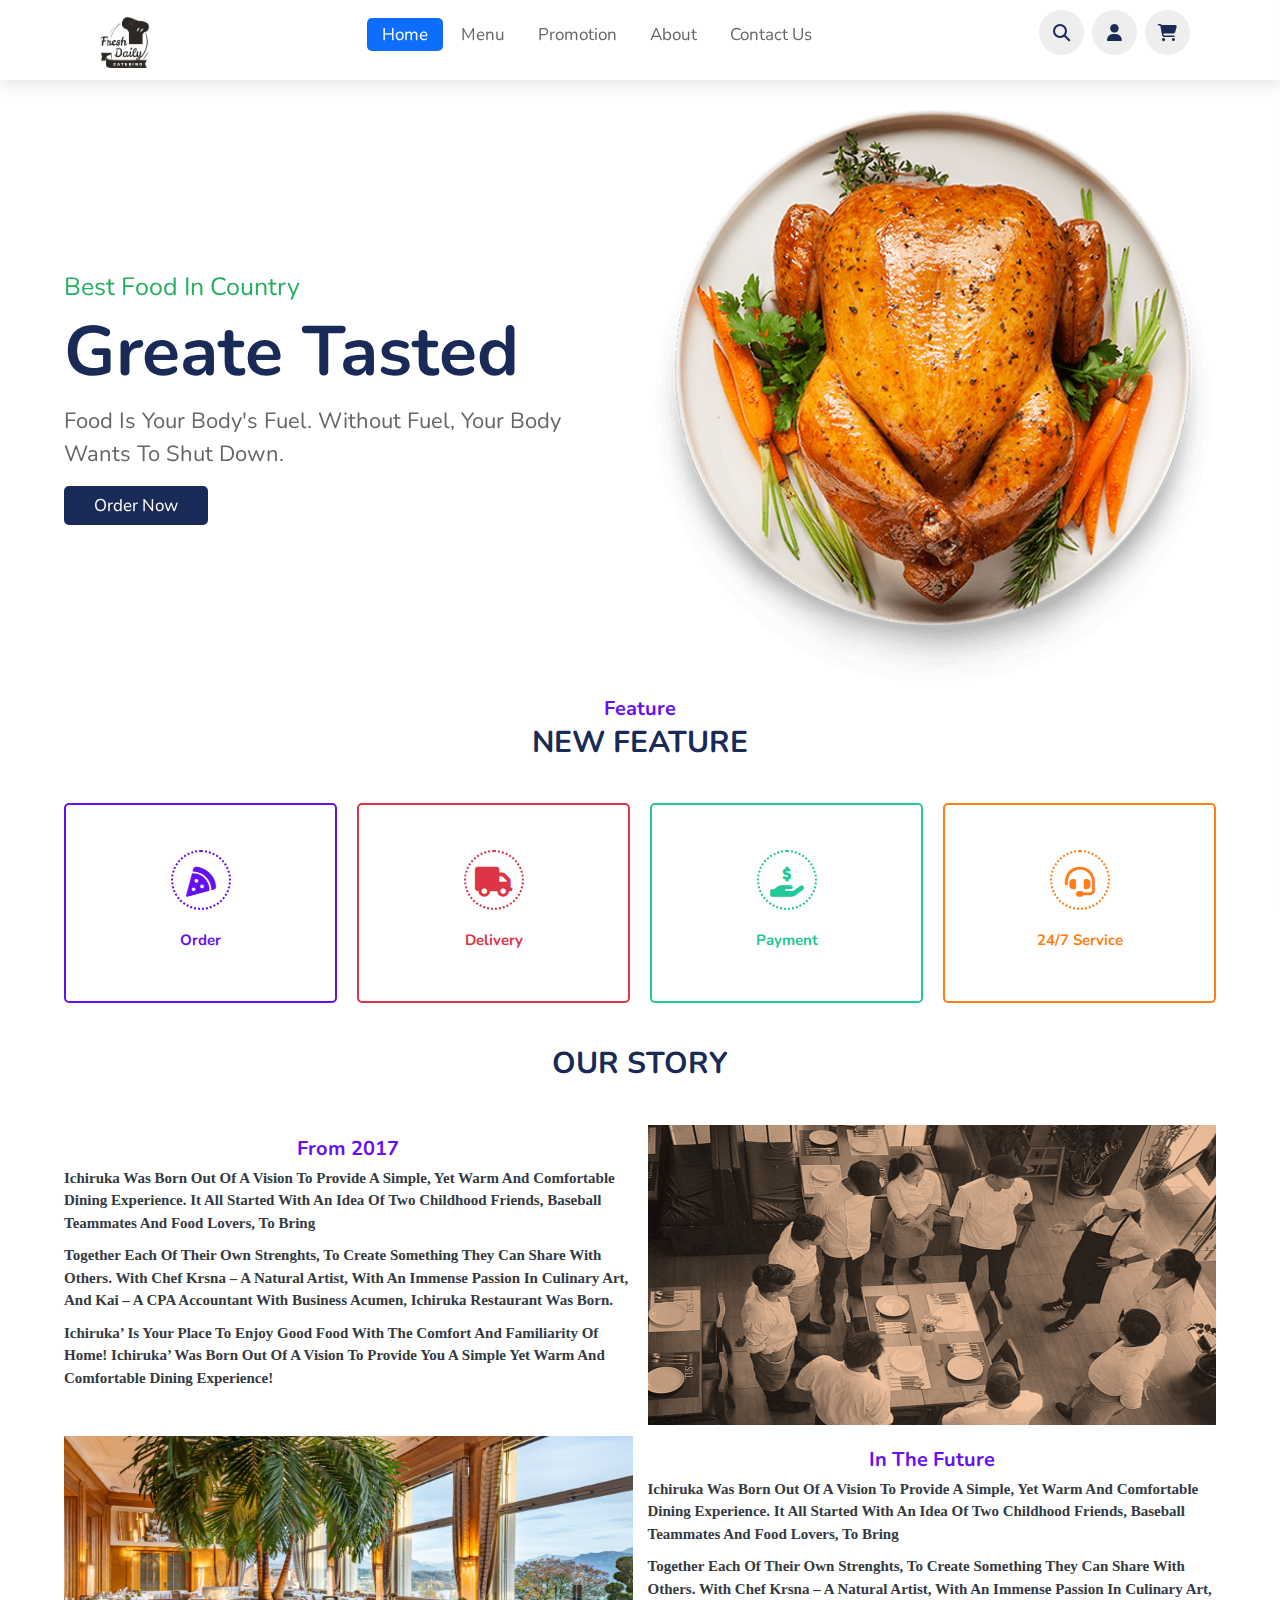
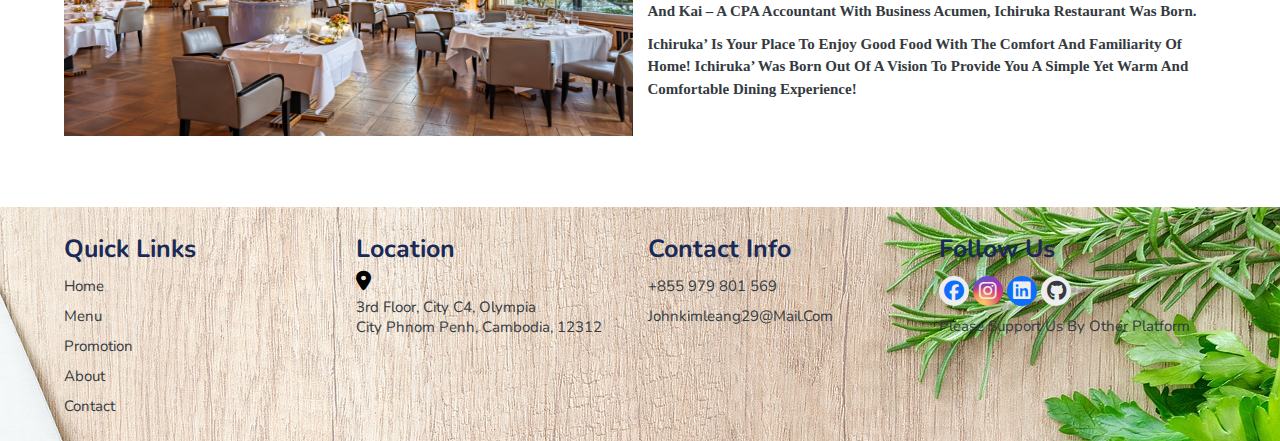
==== commit 7f1e7a0f: "new update" ====
--- a/index.html
+++ b/index.html
@@ -95,7 +95,7 @@
                             Greate Tasted
                         </h3>
                         <p>Food is your body's fuel. Without fuel, your body wants to shut down.</p>
-                        <a href="/Menu.html" class="btn">order now</a>
+                        <a href="Menu.html" class="btn">order now</a>
                     </div>
                     <div class="image">
                         <img src="images/home-img-2.png" alt="">
--- a/css/style.css
+++ b/css/style.css
@@ -219,7 +219,7 @@
 
 .home .home-slider .slide .image img {
     width: 100%;
-    /* height: 50rem; */
+    /* height: 53rem; */
 }
 
 .home .home-slider .slide .content span {
@@ -242,8 +242,6 @@
 .swiper-pagination-bullet-active {
     background: var(--bs-blue);
 }
-
-
 
 
 .feature .item {
@@ -266,7 +264,7 @@
     position: relative;
     padding: 2.5rem;
     color: var(--bs-indigo);
-    border: 2px dotted var(--bs-indigo);
+    border: 2px solid var(--bs-indigo);
     border-radius: 5px;
     text-align: center;
     height: 20rem;
@@ -307,7 +305,7 @@
     position: relative;
     padding: 2.5rem;
     color: var(--bs-red);
-    border: 2px dotted var(--bs-red);
+    border: 2px solid var(--bs-red);
     border-radius: 5px;
     text-align: center;
     height: 20rem;
@@ -347,7 +345,7 @@
     position: relative;
     padding: 2.5rem;
     color: var(--bs-teal);
-    border: 2px dotted var(--bs-teal);
+    border: 2px solid var(--bs-teal);
     border-radius: 5px;
     text-align: center;
     height: 20rem;
@@ -386,7 +384,7 @@
     position: relative;
     padding: 2.5rem;
     color: var(--bs-orange);
-    border: 2px dotted var(--bs-orange);
+    border: 2px solid var(--bs-orange);
     border-radius: 5px;
     text-align: center;
     height: 20rem;
@@ -646,51 +644,8 @@
 
 }
 
-/* .review .slide{
-    padding:2rem;
-    box-shadow:var(--box-shadow);
-    border:.1rem solid rgba(0,0,0,.2);
-    border-radius: .5rem;
-    position: relative;    
-}
-
-.review .slide .fa-quote-right{
-    position: absolute;
-    top:2rem; right:2rem;
-    font-size: 6rem;
-    color:#ccc;
-}
-
-.review .slide .user{
-    display: flex;
-    gap:1.5rem;
-    align-items: center;
-    padding-bottom: 1.5rem;
-}
-
-.review .slide .user img{
-    height: 7rem;
-    width: 7rem;
-    border-radius: 50%;
-    object-fit: cover;
-}
-
-.review .slide .user h3{
-    color:var(--black);
-    font-size: 2rem;
-    padding-bottom: .5rem;
-}
-
-.review .slide .user i{
-    font-size: 1.3rem;
-    color:var(--green);
-}
-
-.review .slide p{
-    font-size: 1.5rem;
-    line-height: 1.8;
-    color:var(--light-color);
-} */
+
+
 .order{
     margin-top: 8rem;
 }
@@ -753,7 +708,7 @@
     display: grid;
     grid-template-columns: repeat(auto-fit, minmax(25rem, 1fr));
     gap: 1.5rem;
-    background-image: url(/images/footer-img-1.jpg);
+    background-image: url(footer-img-1.jpg);
     padding:2rem 5%;
 }
 
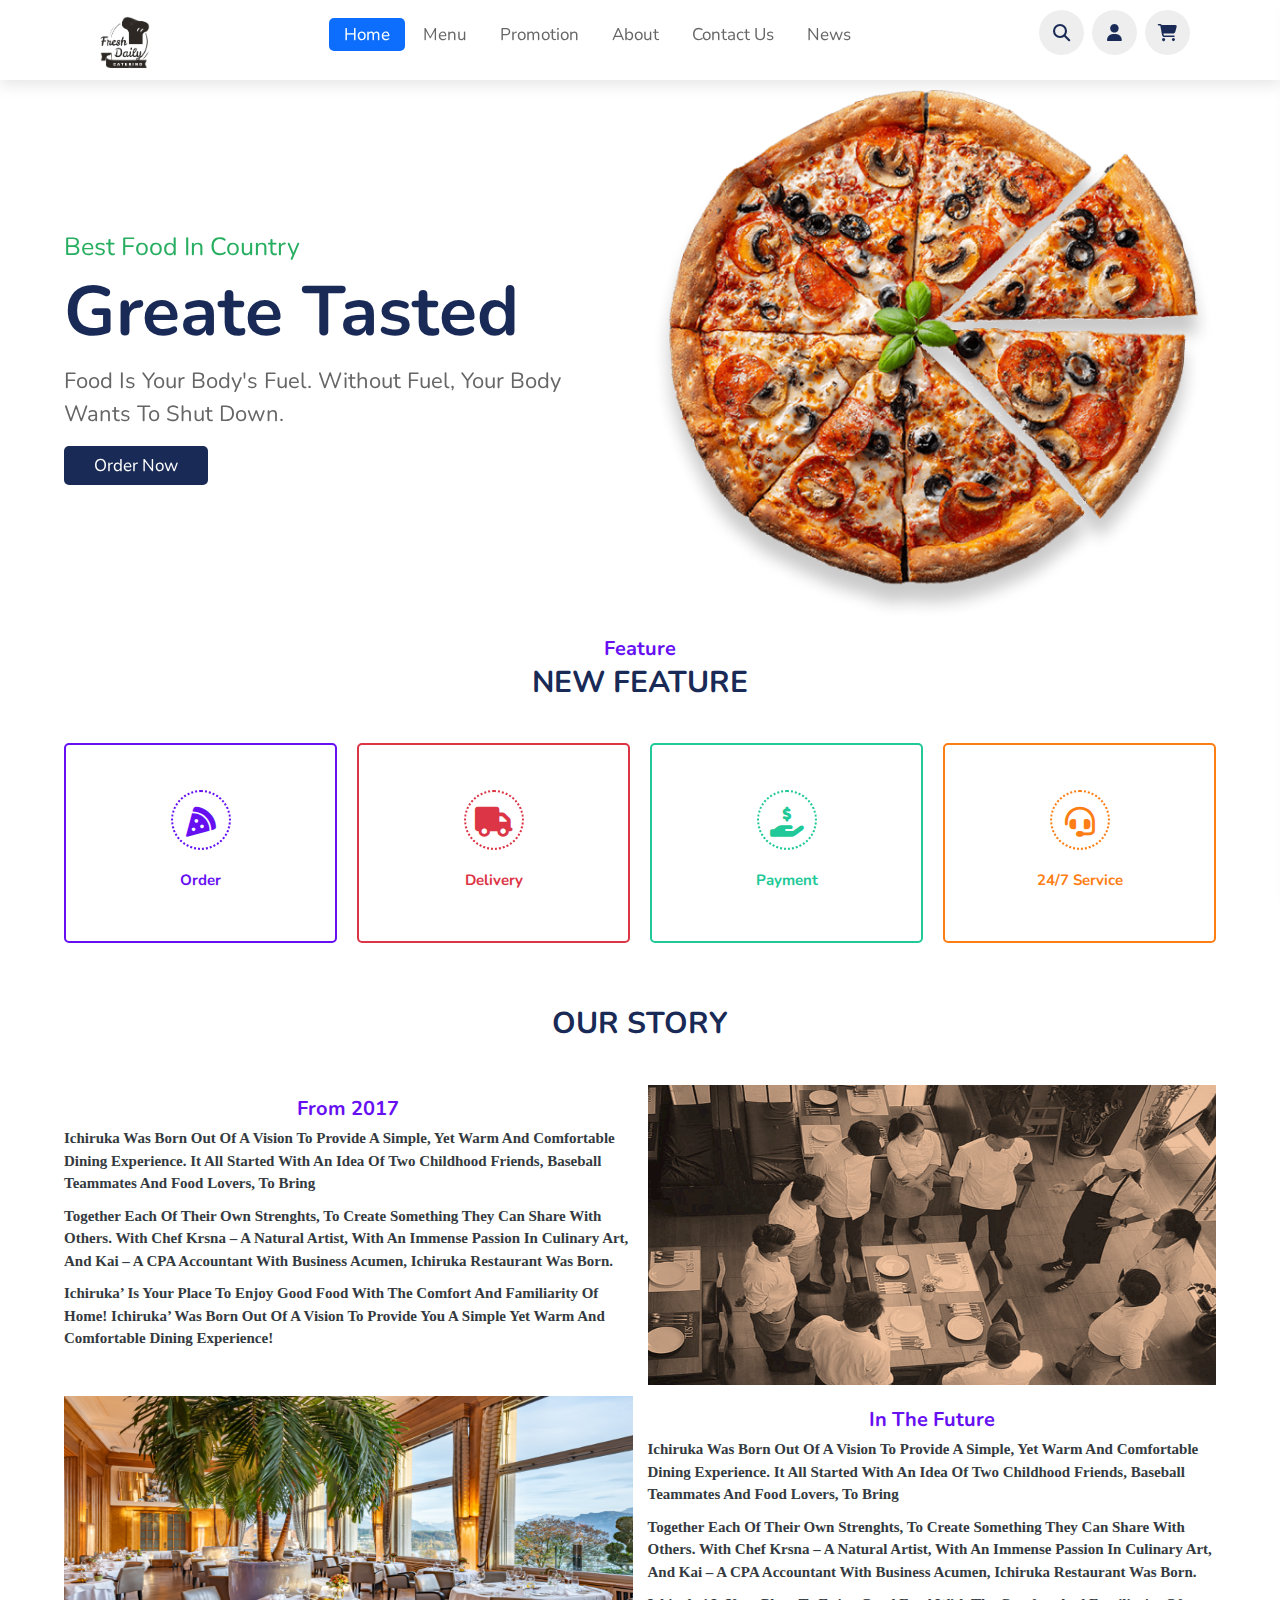
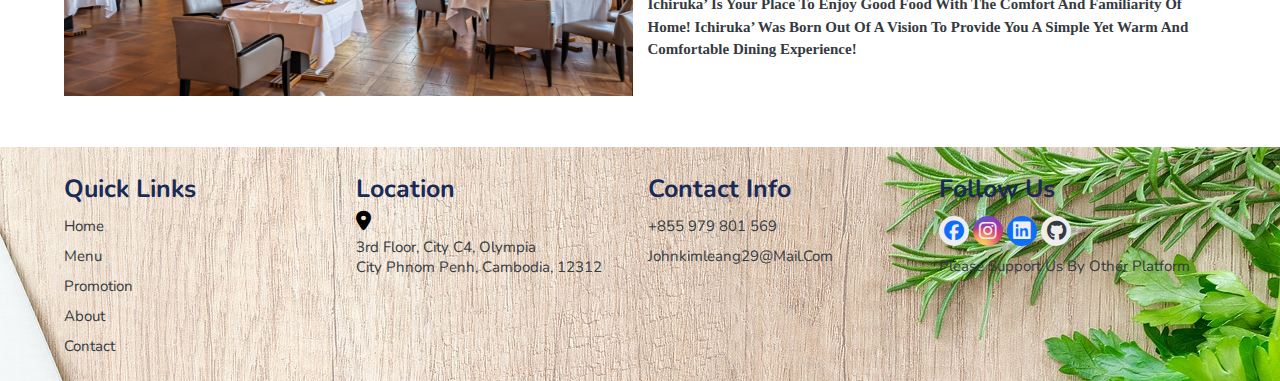
==== commit e0c674cb: "new update" ====
--- a/index.html
+++ b/index.html
@@ -24,32 +24,33 @@
 
 <body>
 
-    <header> 
+    <header>
 
         <a href="#" class="logo"><img src="images/food-logo.png" alt=""></a>
 
         <nav class="navbar">
             <a class="active" href="#home">home</a>
-            <a href="/Menu.html">menu</a>
-            <a href="/Dishes.html">Promotion</a>
-            <a href="/About.html">about</a>
-            <a href="/Contact.html">Contact Us</a>
+            <a href="Menu.html">menu</a>
+            <a href="Dishes.html">Promotion</a>
+            <a href="About.html">about</a>
+            <a href="Contact.html">Contact Us</a>
+            <a href="News.html">News</a>
         </nav>
 
         <div class="icons">
             <i class="fas fa-bars" id="menu-bars"></i>
             <i class="fas fa-search" id="search-icon"></i>
-            <a href="/Login.html" class="fas fa-user"></a>
+            <a href="Login.html" class="fas fa-user"></a>
             <i class="fas fa-shopping-cart" id="cart-icon"></i>
         </div>
 
-         <!-- add to cart -->
+        <!-- add to cart -->
         <div class="cart">
             <i class="fa-regular fa-circle-xmark" id="close-icon"></i>
             <h3>Your cart</h3>
             <div class="cart-box">
                 <div class="image">
-                    <img src="images/menu-14.jpg" alt="">
+                    <img src="images/menu-12.jpg" alt="">
                 </div>
                 <div class="cart-text">
                     <span>Beef Steak</span>
@@ -61,13 +62,13 @@
                 </div>
                 <div class="total">
                     <span>Total:</span>
-                    <span>$0</span>
+                    <span>$12.99</span>
                 </div>
                 <button type="button" class="buy-btn">Buy now</button>
             </div>
-    
+
         </div>
-    
+
 
     </header>
 
@@ -98,89 +99,103 @@
                         <a href="Menu.html" class="btn">order now</a>
                     </div>
                     <div class="image">
-                        <img src="images/home-img-2.png" alt="">
-                    </div>
-                </div>
-
-            </div>
-
-           <div class="swiper-pagination"></div>
-
-<!-- feature part -->
-        <div class=" feature">
-            <h3 class="sub-heading">Feature</h3>
-            <h1 class="heading">New feature</h>
-    
-            <div class="item">
-                <div class="main-item1 ">
-                    <i class="fa-solid fa-pizza-slice"></i>
-                    <h4>Order</h4>
-                </div>
-                <div class="main-item2">
-                    <i class="fa-solid fa-truck"></i>
-                    <h4>Delivery</h4>
-                </div>
-                <div class="main-item3">
-                    <i class="fa-solid fa-hand-holding-dollar"></i>
-                    <h4>Payment</h4>
-                </div>
-                <div class="main-item4">
-                    <i class="fas fa-headset"></i>
-                    <h4>24/7 service</h4>
-                </div>
-        </div>
-
-
-<!-- Story part -->
-        <div class="story">
-            <h1 class="heading">Our story</h><br><br>
-    
-            <div class="row">
-                <div class="content">
-                    <h3 class="sub-heading">from 2017</h3>
-                    <p>
-                        Ichiruka was born out of a vision to provide a simple, yet warm and comfortable dining experience.
-                        It all started with an idea of two childhood friends, baseball teammates and food lovers, to bring
-                    </p>
-                    <p>
-                        together each of their own strenghts, to create something they can share with others. With Chef
-                        Krsna – a natural artist, with an immense passion in culinary art, and Kai – a CPA accountant with
-                        business acumen, Ichiruka Restaurant was born.
-                    </p>
-                    <p>
-                        Ichiruka’ is your place to enjoy good food with the comfort and familiarity of home! Ichiruka’ was
-                        born out of a vision to provide you a simple yet warm and comfortable dining experience!
-                    </p>
-                </div>
-                <div class="image">
-                    <img src="images/stroy1.png" alt="">
-                </div>
-    
-            </div>
-            <div class="row">
-                <div class="image">
-                    <img src="images/story2.jpg" alt="">
-                </div>
-                <div class="content">
-                    <h3 class="sub-heading">In the future</h3>
-                    <p>
-                        Ichiruka was born out of a vision to provide a simple, yet warm and comfortable dining experience.
-                        It all started with an idea of two childhood friends, baseball teammates and food lovers, to bring
-                    </p>
-                    <p>
-                        together each of their own strenghts, to create something they can share with others. With Chef
-                        Krsna – a natural artist, with an immense passion in culinary art, and Kai – a CPA accountant with
-                        business acumen, Ichiruka Restaurant was born.
-                    </p>
-                    <p>
-                        Ichiruka’ is your place to enjoy good food with the comfort and familiarity of home! Ichiruka’ was
-                        born out of a vision to provide you a simple yet warm and comfortable dining experience!
-                    </p>
-                </div>
-    
-            </div>
-    
-        </div>
+                        <img src="images/home-img-3.png" alt="">
+                    </div>
+                </div>
+
+            </div>
+
+            <div class="swiper-pagination"></div>
+
+            <!-- feature part -->
+            <div class=" feature">
+                <h3 class="sub-heading">Feature</h3>
+                <h1 class="heading">New feature</h>
+
+                    <div class="item">
+                        <div class="main-item1 ">
+                            <i class="fa-solid fa-pizza-slice"></i>
+                            <h4>Order</h4>
+                        </div>
+                        <div class="main-item2">
+                            <i class="fa-solid fa-truck"></i>
+                            <h4>Delivery</h4>
+                        </div>
+                        <div class="main-item3">
+                            <i class="fa-solid fa-hand-holding-dollar"></i>
+                            <h4>Payment</h4>
+                        </div>
+                        <div class="main-item4">
+                            <i class="fas fa-headset"></i>
+                            <h4>24/7 service</h4>
+                        </div>
+                    </div>
+            </div>
+
+            <!-- Story part -->
+            <div class="story">
+                <h1 class="heading">Our story</h><br><br>
+
+                    <div class="row">
+                        <div class="content">
+                            <h3 class="sub-heading">from 2017</h3>
+                            <p>
+                                Ichiruka was born out of a vision to provide a simple, yet warm and comfortable
+                                dining experience.
+                                It all started with an idea of two childhood friends, baseball teammates and
+                                food lovers, to bring
+                            </p>
+                            <p>
+                                together each of their own strenghts, to create something they can share with
+                                others. With Chef
+                                Krsna – a natural artist, with an immense passion in culinary art, and Kai – a
+                                CPA accountant with
+                                business acumen, Ichiruka Restaurant was born.
+                            </p>
+                            <p>
+                                Ichiruka’ is your place to enjoy good food with the comfort and familiarity of
+                                home! Ichiruka’ was
+                                born out of a vision to provide you a simple yet warm and comfortable dining
+                                experience!
+                            </p>
+                        </div>
+                        <div class="image">
+                            <img src="images/stroy1.png" alt="">
+                        </div>
+
+                    </div>
+                    <div class="row">
+                        <div class="image">
+                            <img src="images/story2.jpg" alt="">
+                        </div>
+                        <div class="content">
+                            <h3 class="sub-heading">In the future</h3>
+                            <p>
+                                Ichiruka was born out of a vision to provide a simple, yet warm and comfortable
+                                dining experience.
+                                It all started with an idea of two childhood friends, baseball teammates and
+                                food lovers, to bring
+                            </p>
+                            <p>
+                                together each of their own strenghts, to create something they can share with
+                                others. With Chef
+                                Krsna – a natural artist, with an immense passion in culinary art, and Kai – a
+                                CPA accountant with
+                                business acumen, Ichiruka Restaurant was born.
+                            </p>
+                            <p>
+                                Ichiruka’ is your place to enjoy good food with the comfort and familiarity of
+                                home! Ichiruka’ was
+                                born out of a vision to provide you a simple yet warm and comfortable dining
+                                experience!
+                            </p>
+                        </div>
+
+                    </div>
+
+            </div>
+
+                    
     </section>
 
 
@@ -204,8 +219,8 @@
             <div class="box">
                 <h3>Location</h3>
                 <i class="fa-solid fa-location-dot"></i>
-                <a href="#">3rd Floor, City C4, Olympia 
-                   <br> City Phnom Penh, Cambodia, 12312
+                <a href="#">3rd Floor, City C4, Olympia
+                    <br> City Phnom Penh, Cambodia, 12312
                 </a>
             </div>
 
@@ -244,6 +259,7 @@
     <script src="js/script.js"></script>
     <script src="js/Login.js"></script>
     <script src="js/addToCard.js"></script>
+    <script src="jquery-3.6.3.js"></script>
 
 </body>
 
--- a/css/style.css
+++ b/css/style.css
@@ -136,8 +136,7 @@
     background: #eee;
 }
 
-header .icons i:hover,
-header .icons a:hover {
+header .icons i:hover{
     color: #fff;
     background: var(--bs-blue);
 }
@@ -206,7 +205,7 @@
     align-items: center;
     flex-wrap: wrap;
     gap: 2rem;
-    padding-top: 9rem;
+    padding-top: 7rem;
 }
 
 .home .home-slider .slide .content {
@@ -220,8 +219,17 @@
 .home .home-slider .slide .image img {
     width: 100%;
     /* height: 53rem; */
-}
-
+    animation:float 3s linear infinite;
+}
+
+@keyframes float{
+  0%, 100%{
+    transform: translateY(0rem);
+  }
+  50%{
+    transform: translateY(3rem);
+  }
+}
 .home .home-slider .slide .content span {
     color: var(--green);
     font-size: 2.5rem;
@@ -436,6 +444,7 @@
 
 .story .row .content {
     flex: 1 1 45rem;
+    animation: slide-in 1000ms;
 }
 
 .story .row .content p {
@@ -445,6 +454,14 @@
     padding: .5rem 0;
     text-align: left;
     line-height: 1.5;
+}
+@keyframes slide-in{
+    from {
+      transform: translateX(-100%);
+    }
+    to {
+      transform: translateX(0%);
+    }
 }
 
 
@@ -541,6 +558,7 @@
     display: flex;
     flex-wrap: wrap;
     gap: 1.5rem;
+    animation: slide-in 1000ms;
 }
 
 .about .row .image {
@@ -567,6 +585,15 @@
     padding: .5rem 0;
     line-height: 2;
 }
+@keyframes slide-in{
+    from {
+      transform: translateX(-100%);
+    }
+    to {
+      transform: translateX(0%);
+    }
+}
+
 
 
 .menu{
@@ -701,9 +728,46 @@
 .order form .btn {
     margin-top: 0;
 }
-.footer {
+ 
+
+
+.News{
+    margin-top: 9rem;
+}
+.slide-bar .slide-item{
+    padding: 2rem 30%;
+    display: flex;
+    align-items: center;
+    flex-wrap: wrap;
+}
+.slide-bar .slide-item .slide{
+    flex: 1 1 20rem;
     
 }
+.slide-bar .slide-item .slide img{
+    width: 100%;
+    height: 80vh;
+}
+.slide-bar .btn-prev i{
+    font-size: 2rem;
+    color: #343a40;
+    position:absolute;
+    top: 50%;
+    left:20%;
+}
+.slide-bar .btn-next i{
+    font-size: 2rem;
+    color: #343a40;
+    position:absolute;
+    top: 50%;
+    right:20%;
+}
+
+
+
+
+
+
 .footer .box-container {
     display: grid;
     grid-template-columns: repeat(auto-fit, minmax(25rem, 1fr));
